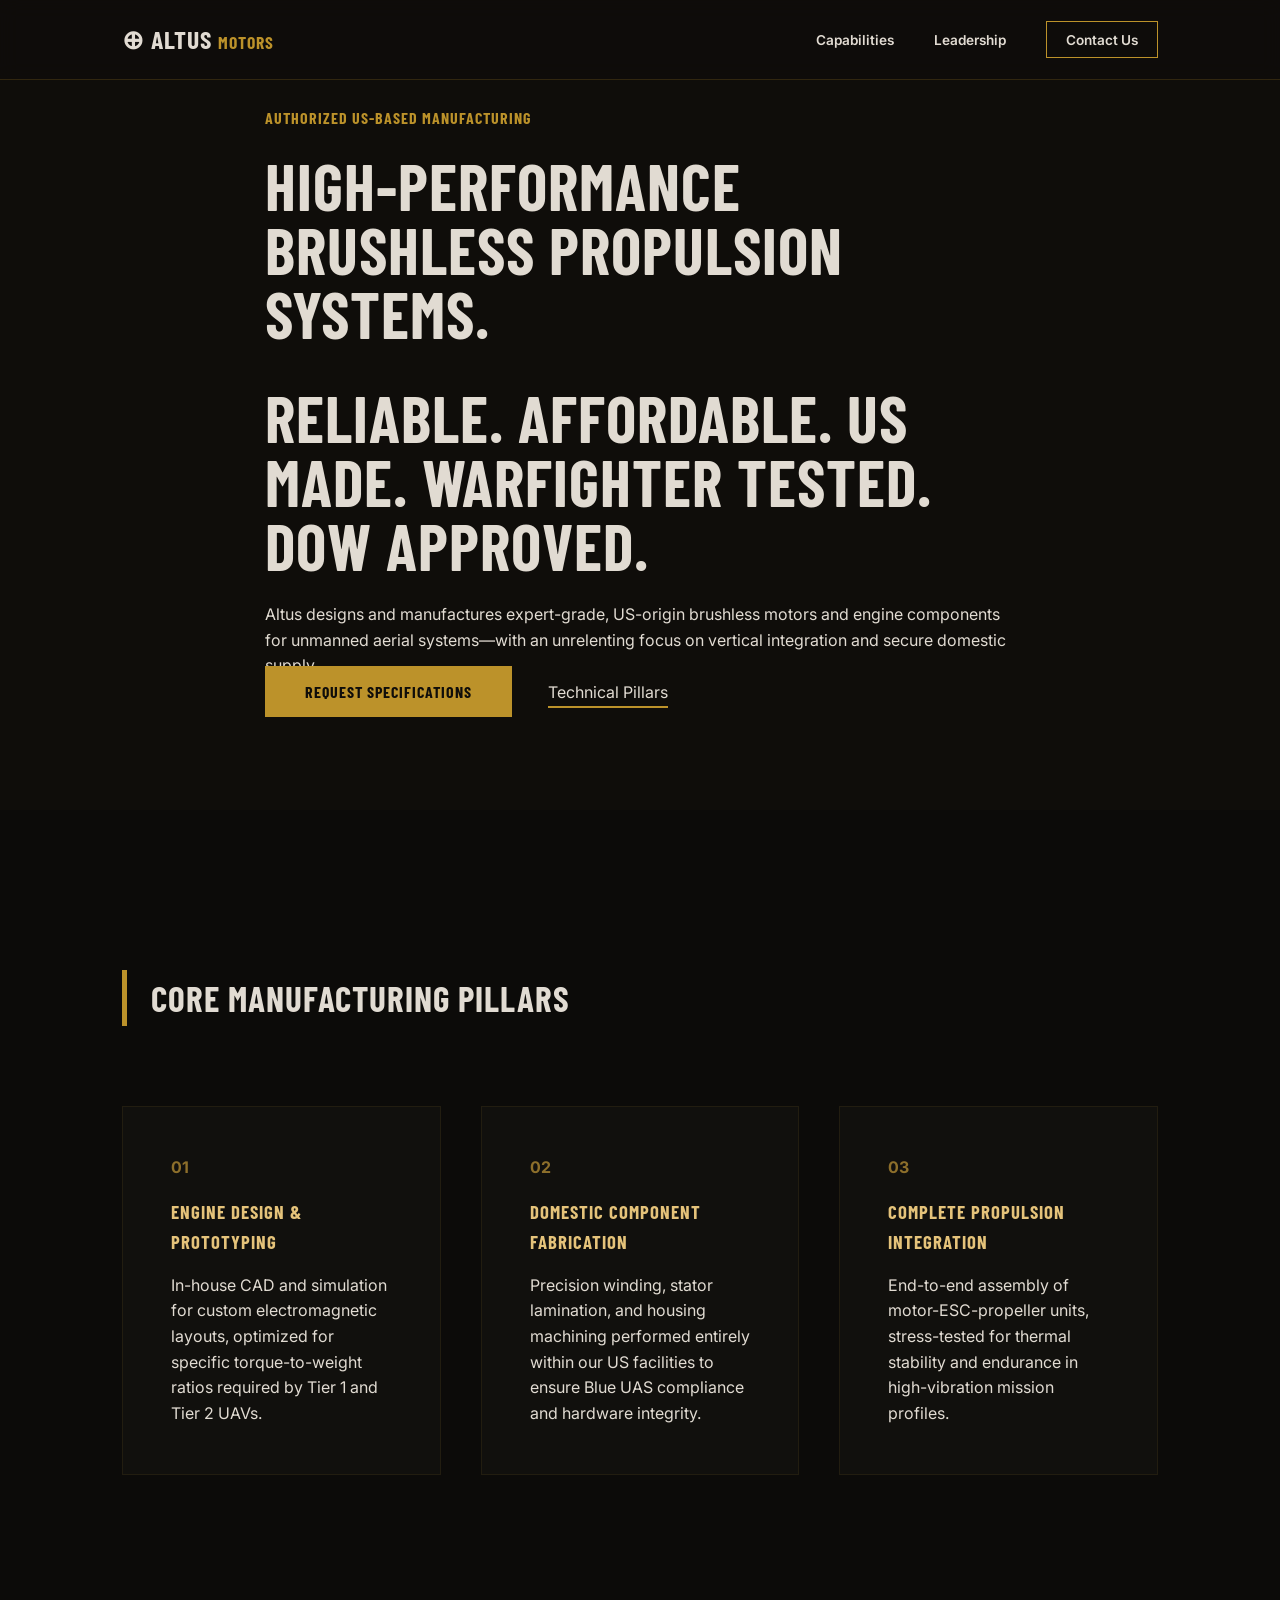
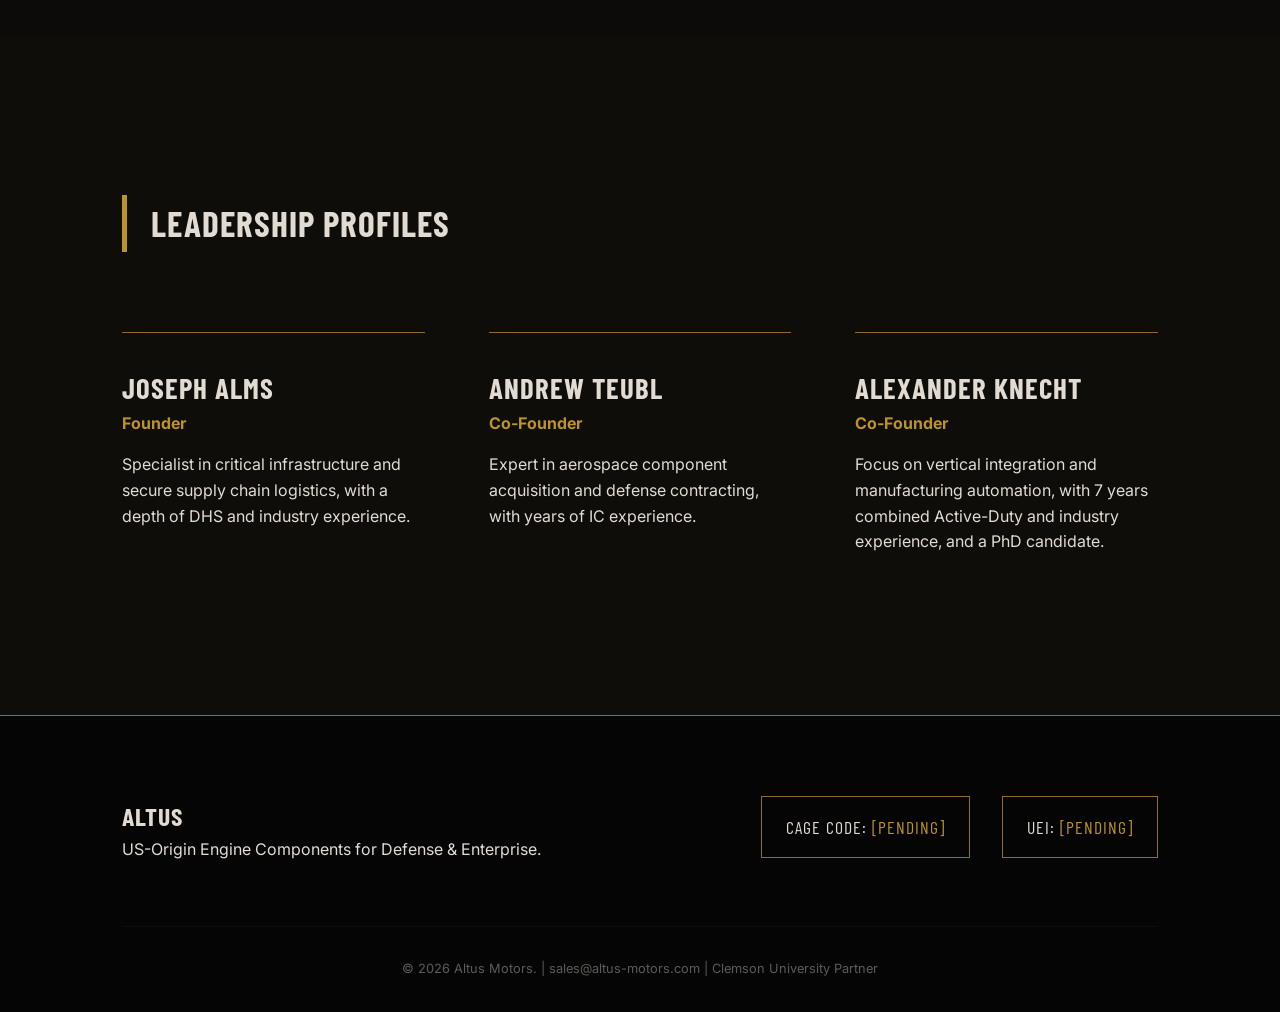
==== index.html @ 03a0a3ff "Update index.html" ====
<!DOCTYPE html>
<html lang="en">
<head>
    <meta charset="UTF-8">
    <meta name="viewport" content="width=device-width, initial-scale=1.0">
    <title>Altus Motors | Precision UAV Propulsion</title>
    <link rel="stylesheet" href="style.css">
    <link href="https://fonts.googleapis.com/css2?family=Barlow+Condensed:wght@600;700&family=Inter:wght@300;400;600&display=swap" rel="stylesheet">
</head>
<body>

    <nav class="navbar">
        <div class="container nav-content">
            <div class="logo">
                <span class="logo-icon">⊕</span> ALTUS <span class="logo-sub">MOTORS</span>
            </div>
            <ul class="nav-links">
                <li><a href="#capabilities">Capabilities</a></li>
                <li><a href="#leadership">Leadership</a></li>
                <li><a href="#contact" class="btn-outline">Contact Us</a></li>
            </ul>
        </div>
    </nav>

    <header class="hero">
        <div class="hero-overlay"></div>
        <div class="container">
            <div class="hero-content">
                <p class="eyebrow">Authorized US-Based Manufacturing</p>
                <h1>High-Performance Brushless Propulsion Systems.</h1>
                <p class="sub-headline">
                    <h1>Reliable. Affordable. US Made. Warfighter Tested. DOW Approved.</h1>
                    Altus designs and manufactures expert-grade, US-origin brushless motors and engine components for unmanned aerial systems—with an unrelenting focus on vertical integration and secure domestic supply.
                </p>
                <div class="cta-group">
                    <a href="#contact" class="btn-primary">Request Specifications</a>
                    <a href="#capabilities" class="btn-secondary">Technical Pillars</a>
                </div>
            </div>
        </div>
    </header>

    <section id="capabilities" class="capabilities">
        <div class="container">
            <h2 class="section-title">Core Manufacturing Pillars</h2>
            <div class="capabilities-grid">
                <div class="cap-card">
                    <div class="cap-icon">01</div>
                    <h3>Engine Design & Prototyping</h3>
                    <p>In-house CAD and simulation for custom electromagnetic layouts, optimized for specific torque-to-weight ratios required by Tier 1 and Tier 2 UAVs.</p>
                </div>
                <div class="cap-card">
                    <div class="cap-icon">02</div>
                    <h3>Domestic Component Fabrication</h3>
                    <p>Precision winding, stator lamination, and housing machining performed entirely within our US facilities to ensure Blue UAS compliance and hardware integrity.</p>
                </div>
                <div class="cap-card">
                    <div class="cap-icon">03</div>
                    <h3>Complete Propulsion Integration</h3>
                    <p>End-to-end assembly of motor-ESC-propeller units, stress-tested for thermal stability and endurance in high-vibration mission profiles.</p>
                </div>
            </div>
        </div>
    </section>

    <section id="leadership" class="leadership">
        <div class="container">
            <h2 class="section-title">Leadership Profiles</h2>
            <div class="leadership-grid">
                <div class="leader-profile">
                    <h4>Joseph Alms</h4>
                    <p class="role">Founder</p>
                    <p class="bio">Specialist in critical infrastructure and secure supply chain logistics, with a depth of DHS and industry experience.</p>
                </div>
                <div class="leader-profile">
                    <h4>Andrew Teubl</h4>
                    <p class="role">Co-Founder</p>
                    <p class="bio">Expert in aerospace component acquisition and defense contracting, with years of IC experience.</p>
                </div>
                <div class="leader-profile">
                    <h4>Alexander Knecht</h4>
                    <p class="role">Co-Founder</p>
                    <p class="bio">Focus on vertical integration and manufacturing automation, with 7 years combined Active-Duty and industry experience, and a PhD candidate.</p>
                </div>
            </div>
        </div>
    </section>

    <footer id="contact" class="footer">
        <div class="container">
            <div class="footer-top">
                <div class="footer-brand">
                    <div class="logo">ALTUS</div>
                    <p>US-Origin Engine Components for Defense & Enterprise.</p>
                </div>
                <div class="footer-codes">
                    <div class="code-box">CAGE CODE: <span>[PENDING]</span></div>
                    <div class="code-box">UEI: <span>[PENDING]</span></div>
                </div>
            </div>
            <div class="footer-bottom">
                <p>&copy; 2026 Altus Motors. | sales@altus-motors.com | Clemson University Partner</p>
            </div>
        </div>
    </footer>

</body>
</html>
---- style.css ----
/* --- Brand Variables --- */
:root {
    --iron-gold: #BC922A;
    --pale-gold: #E5C37A;
    --dim-gold: #8D6F2B;
    --forge-black: #0F0D0A;
    --ash-white: #E1DBD2;
    --ember: #A7431B;
}

/* --- Base Styles --- */
* { margin: 0; padding: 0; box-sizing: border-box; }
html { scroll-behavior: smooth; }
body {
    background-color: var(--forge-black);
    color: var(--ash-white);
    font-family: 'Inter', sans-serif;
    line-height: 1.6;
}

h1, h2, h3, h4, .logo, .btn-primary, .eyebrow, .code-box {
    font-family: 'Barlow Condensed', sans-serif;
    text-transform: uppercase;
    letter-spacing: 1px;
}

.container { max-width: 1100px; margin: 0 auto; padding: 0 2rem; }

/* --- Navigation --- */
.navbar {
    position: fixed;
    width: 100%;
    z-index: 1000;
    background: rgba(15, 13, 10, 0.9);
    backdrop-filter: blur(10px);
    border-bottom: 1px solid rgba(188, 146, 42, 0.2);
    padding: 1.2rem 0;
}

.nav-content { display: flex; justify-content: space-between; align-items: center; }
.logo { font-size: 1.6rem; font-weight: 700; color: var(--ash-white); }
.logo-sub { color: var(--iron-gold); font-size: 1.1rem; }
.nav-links { list-style: none; display: flex; gap: 2.5rem; align-items: center; }
.nav-links a { text-decoration: none; color: var(--ash-white); font-weight: 600; font-size: 0.85rem; }

/* --- Hero Section with Background --- */
.hero {
    position: relative;
    height: 90vh;
    min-height: 600px;
    display: flex;
    align-items: center;
    background: url('https://images.unsplash.com/photo-1508614589041-895b88991e3e?q=80&w=2000&auto=format&fit=crop') no-repeat center center/cover;
}

/* Dark gradient overlay to ensure text readability over the image */
.hero-overlay {
    position: absolute;
    top: 0;
    left: 0;
    width: 100%;
    height: 100%;
    background: linear-gradient(90deg, var(--forge-black) 30%, rgba(15, 13, 10, 0.6) 100%);
}

.hero-content { position: relative; z-index: 2; max-width: 750px; }
.hero h1 { font-size: 4rem; line-height: 1; margin: 1.5rem 0; color: var(--ash-white); }
.eyebrow { color: var(--iron-gold); font-weight: 700; }
.sub-headline { font-size: 1.25rem; opacity: 0.9; margin-bottom: 2.5rem; }

/* --- Buttons --- */
.btn-primary {
    background: var(--iron-gold);
    color: var(--forge-black);
    padding: 1rem 2.5rem;
    text-decoration: none;
    font-weight: 700;
}

.btn-secondary {
    color: var(--ash-white);
    margin-left: 2rem;
    text-decoration: none;
    border-bottom: 2px solid var(--iron-gold);
    padding-bottom: 4px;
}

.btn-outline { border: 1px solid var(--iron-gold); padding: 0.6rem 1.2rem; text-decoration: none; }

/* --- Capabilities --- */
.capabilities { padding: 10rem 0; background-color: #0c0b09; }
.section-title { font-size: 2.2rem; margin-bottom: 5rem; border-left: 5px solid var(--iron-gold); padding-left: 1.5rem; }
.capabilities-grid { display: grid; grid-template-columns: repeat(auto-fit, minmax(300px, 1fr)); gap: 2.5rem; }
.cap-card { 
    background: rgba(225, 219, 210, 0.02); 
    padding: 3rem; 
    border: 1px solid rgba(188, 146, 42, 0.1);
    transition: 0.3s;
}
.cap-card:hover { border-color: var(--iron-gold); transform: translateY(-5px); }
.cap-icon { color: var(--dim-gold); font-weight: 700; margin-bottom: 1rem; }
.cap-card h3 { color: var(--pale-gold); margin-bottom: 1rem; }

/* --- Leadership --- */
.leadership { padding: 10rem 0; }
.leadership-grid { display: grid; grid-template-columns: repeat(auto-fit, minmax(280px, 1fr)); gap: 4rem; }
.leader-profile { border-top: 1px solid var(--dim-gold); padding-top: 2rem; }
.leader-profile h4 { font-size: 1.8rem; }
.role { color: var(--iron-gold); font-weight: 700; margin-bottom: 1rem; }

/* --- Footer --- */
.footer { padding: 5rem 0 2rem; background: #050505; border-top: 1px solid var(--dim-gold); }
.footer-top { display: flex; justify-content: space-between; align-items: flex-start; margin-bottom: 4rem; }
.footer-codes { display: flex; gap: 2rem; }
.code-box { border: 1px solid var(--dim-gold); padding: 1rem 1.5rem; font-size: 1.1rem; color: var(--ash-white); }
.code-box span { color: var(--iron-gold); }
.footer-bottom { text-align: center; font-size: 0.8rem; opacity: 0.4; border-top: 1px solid #1a1a1a; padding-top: 2rem; }

@media (max-width: 768px) {
    .hero h1 { font-size: 2.5rem; }
    .nav-links { display: none; }
    .footer-top { flex-direction: column; gap: 2rem; }
}
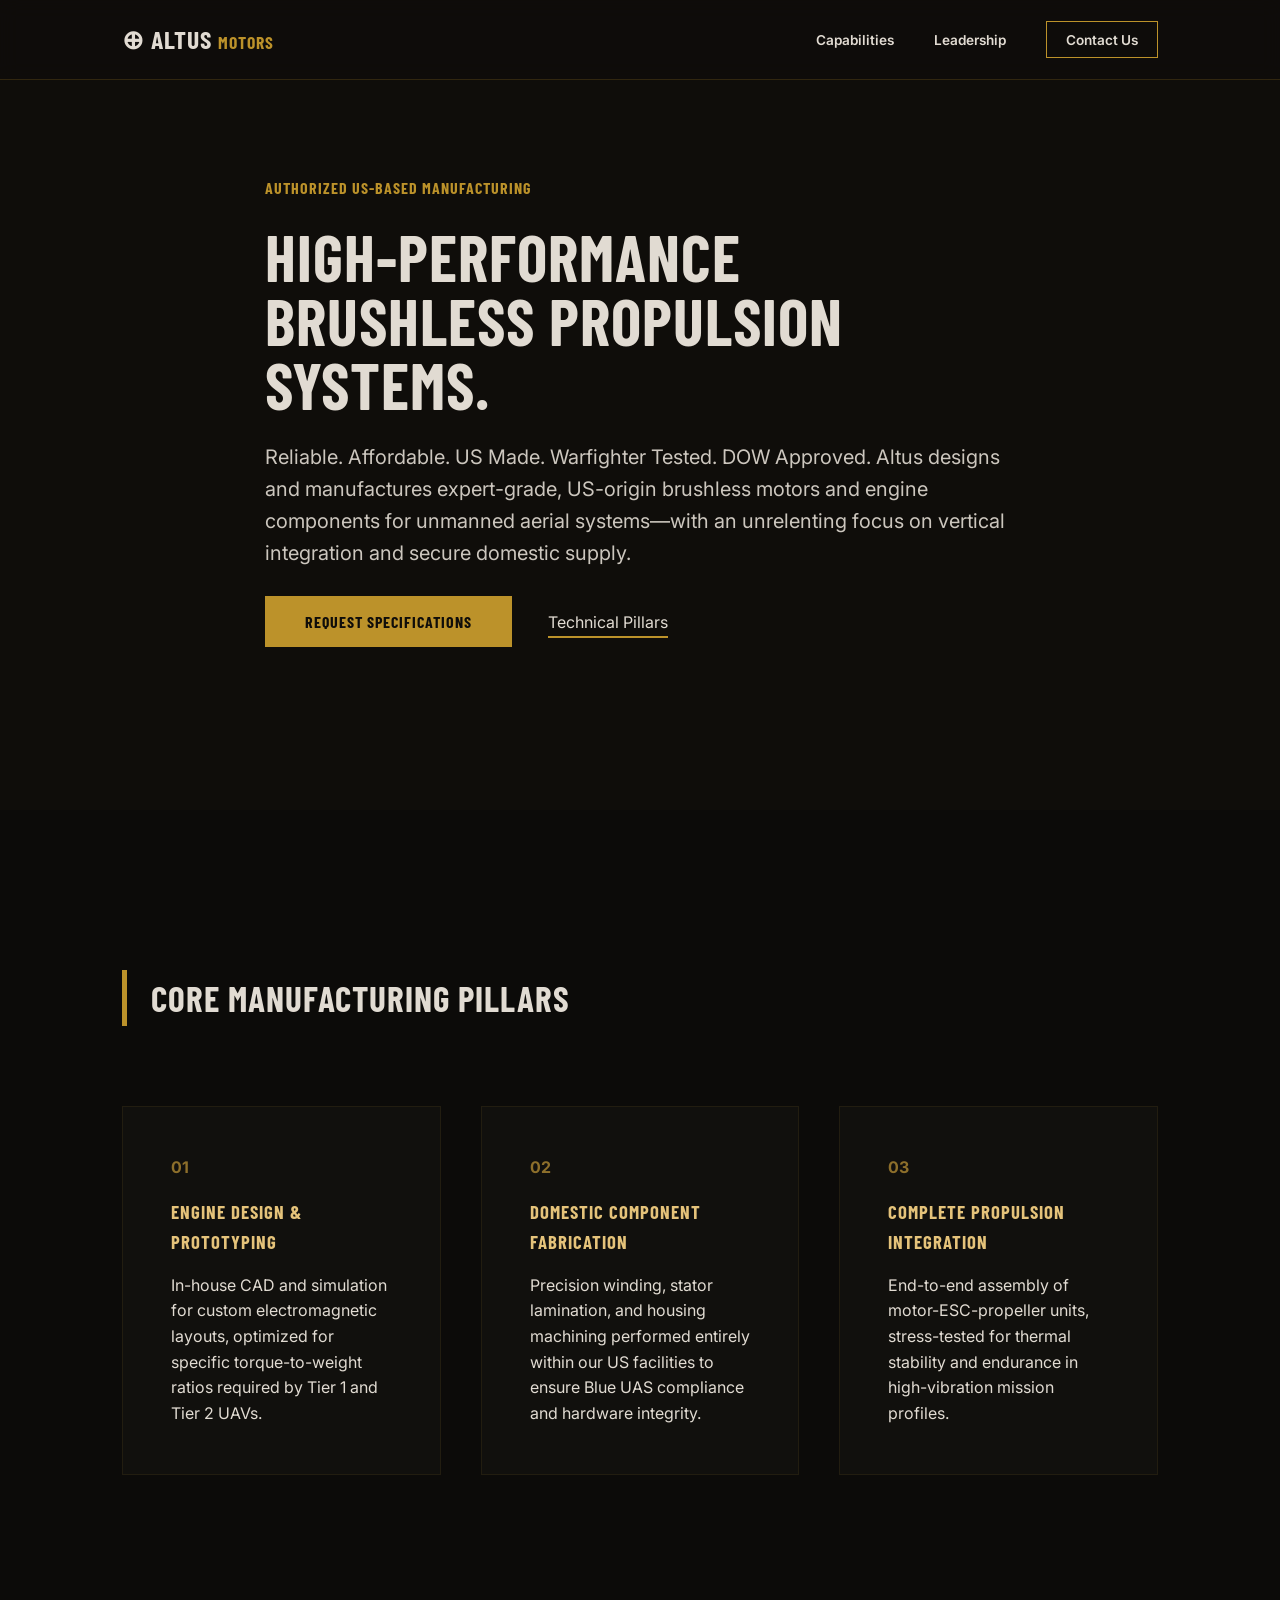
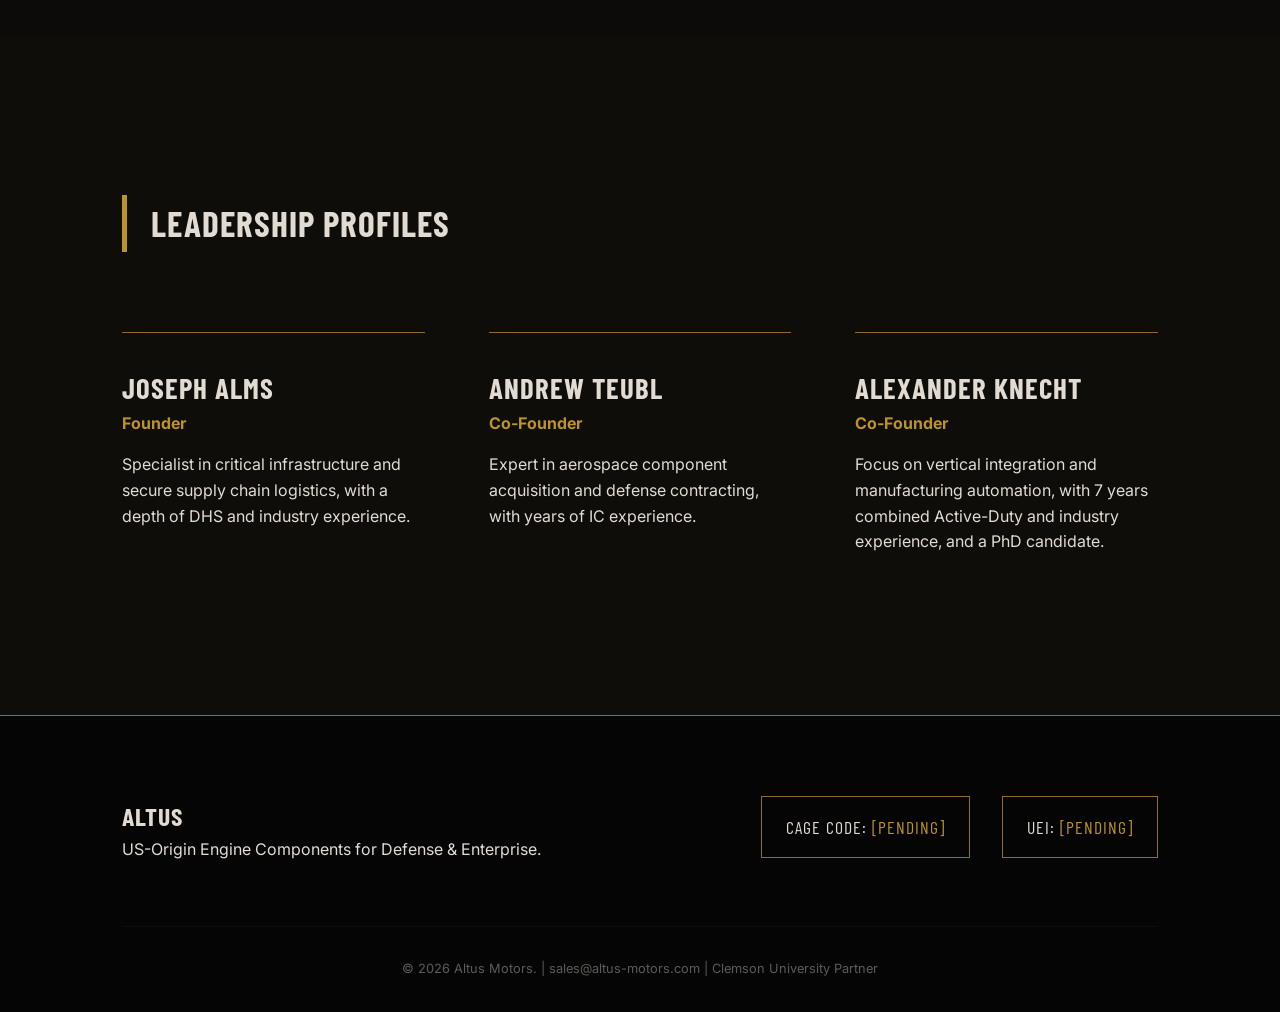
==== commit 193ca8cc: "Update index.html" ====
--- a/index.html
+++ b/index.html
@@ -29,7 +29,7 @@
                 <p class="eyebrow">Authorized US-Based Manufacturing</p>
                 <h1>High-Performance Brushless Propulsion Systems.</h1>
                 <p class="sub-headline">
-                    <h1>Reliable. Affordable. US Made. Warfighter Tested. DOW Approved.</h1>
+                    Reliable. Affordable. US Made. Warfighter Tested. DOW Approved.
                     Altus designs and manufactures expert-grade, US-origin brushless motors and engine components for unmanned aerial systems—with an unrelenting focus on vertical integration and secure domestic supply.
                 </p>
                 <div class="cta-group">
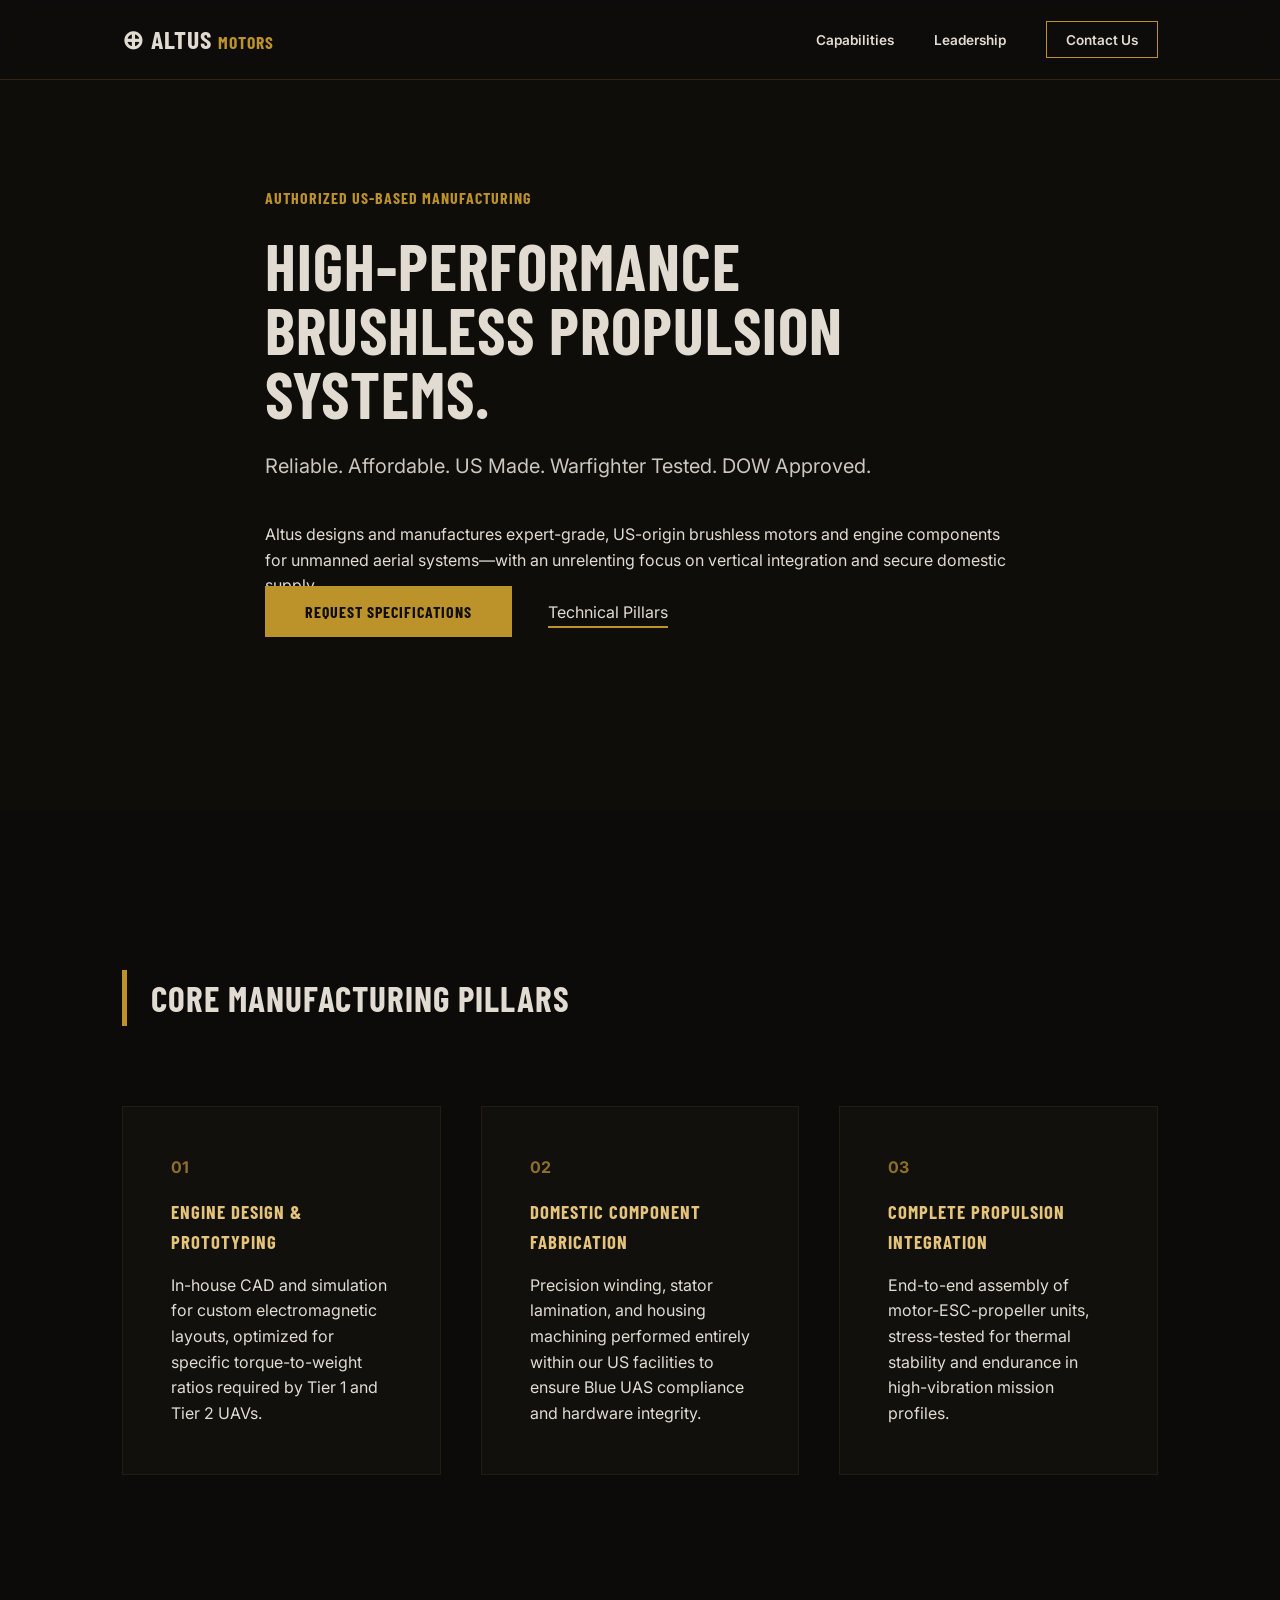
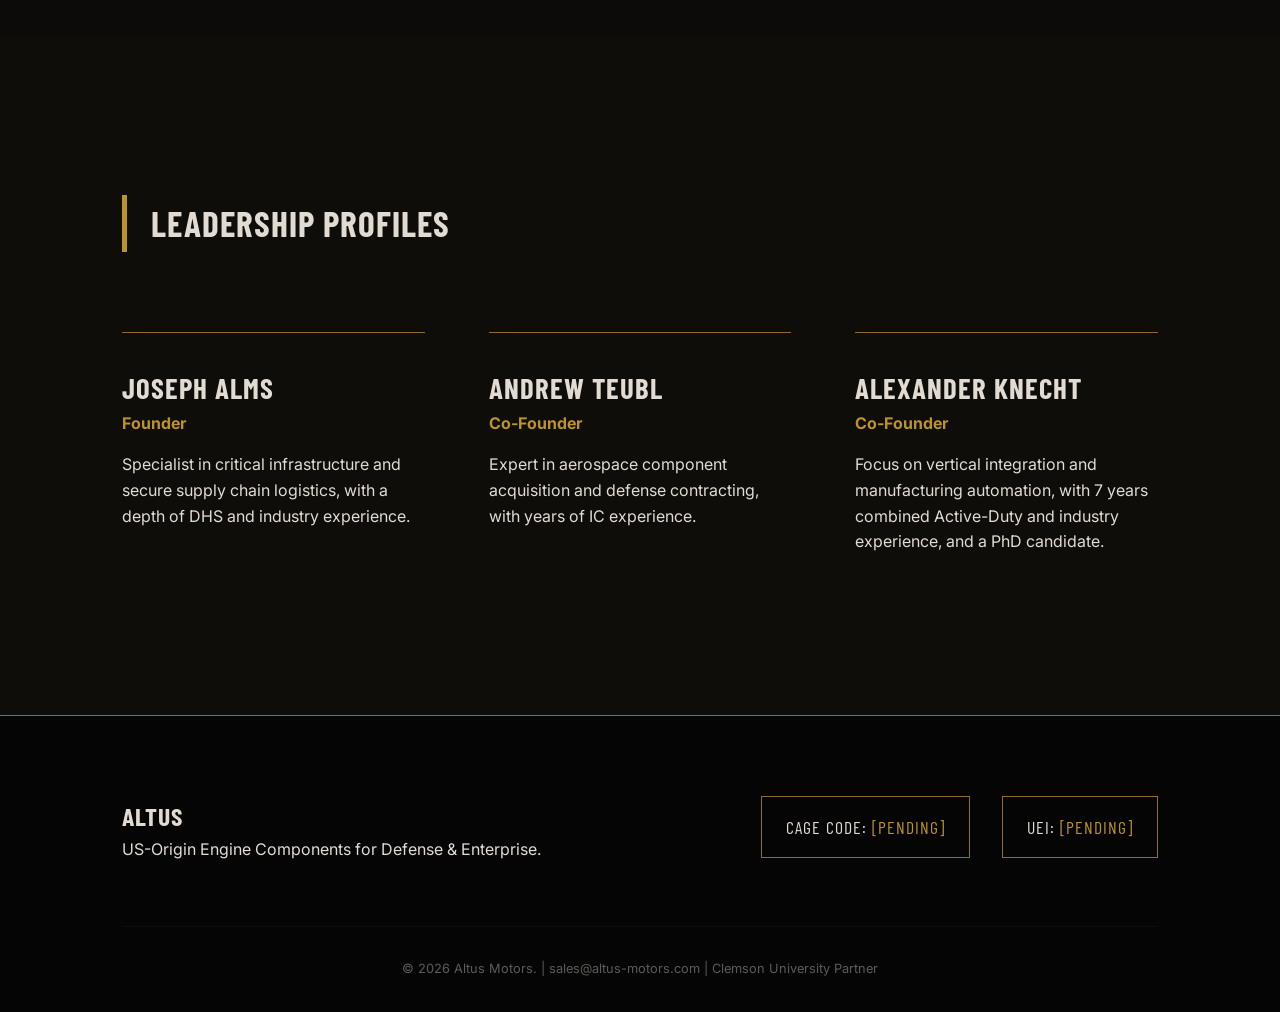
==== commit b314000e: "Update index.html" ====
--- a/index.html
+++ b/index.html
@@ -29,7 +29,7 @@
                 <p class="eyebrow">Authorized US-Based Manufacturing</p>
                 <h1>High-Performance Brushless Propulsion Systems.</h1>
                 <p class="sub-headline">
-                    Reliable. Affordable. US Made. Warfighter Tested. DOW Approved.
+                    Reliable. Affordable. US Made. Warfighter Tested. DOW Approved.</p>
                     Altus designs and manufactures expert-grade, US-origin brushless motors and engine components for unmanned aerial systems—with an unrelenting focus on vertical integration and secure domestic supply.
                 </p>
                 <div class="cta-group">
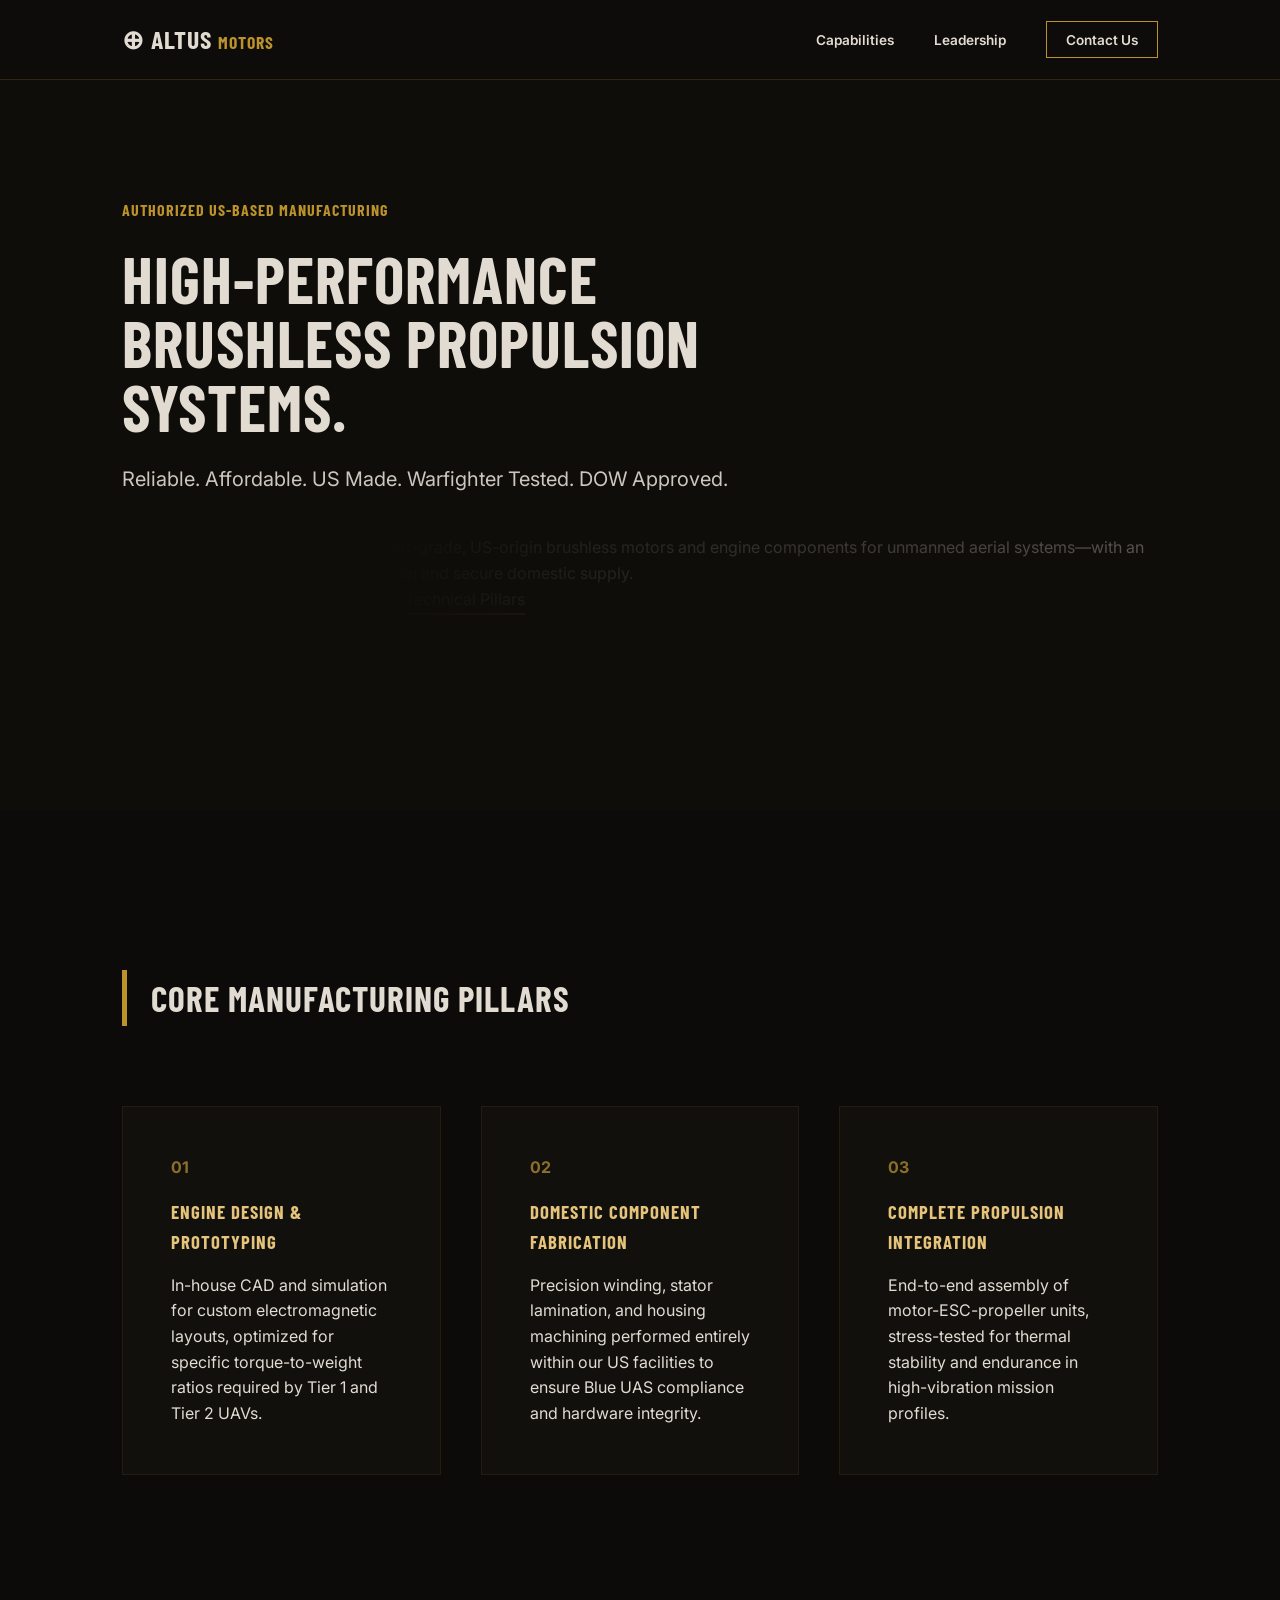
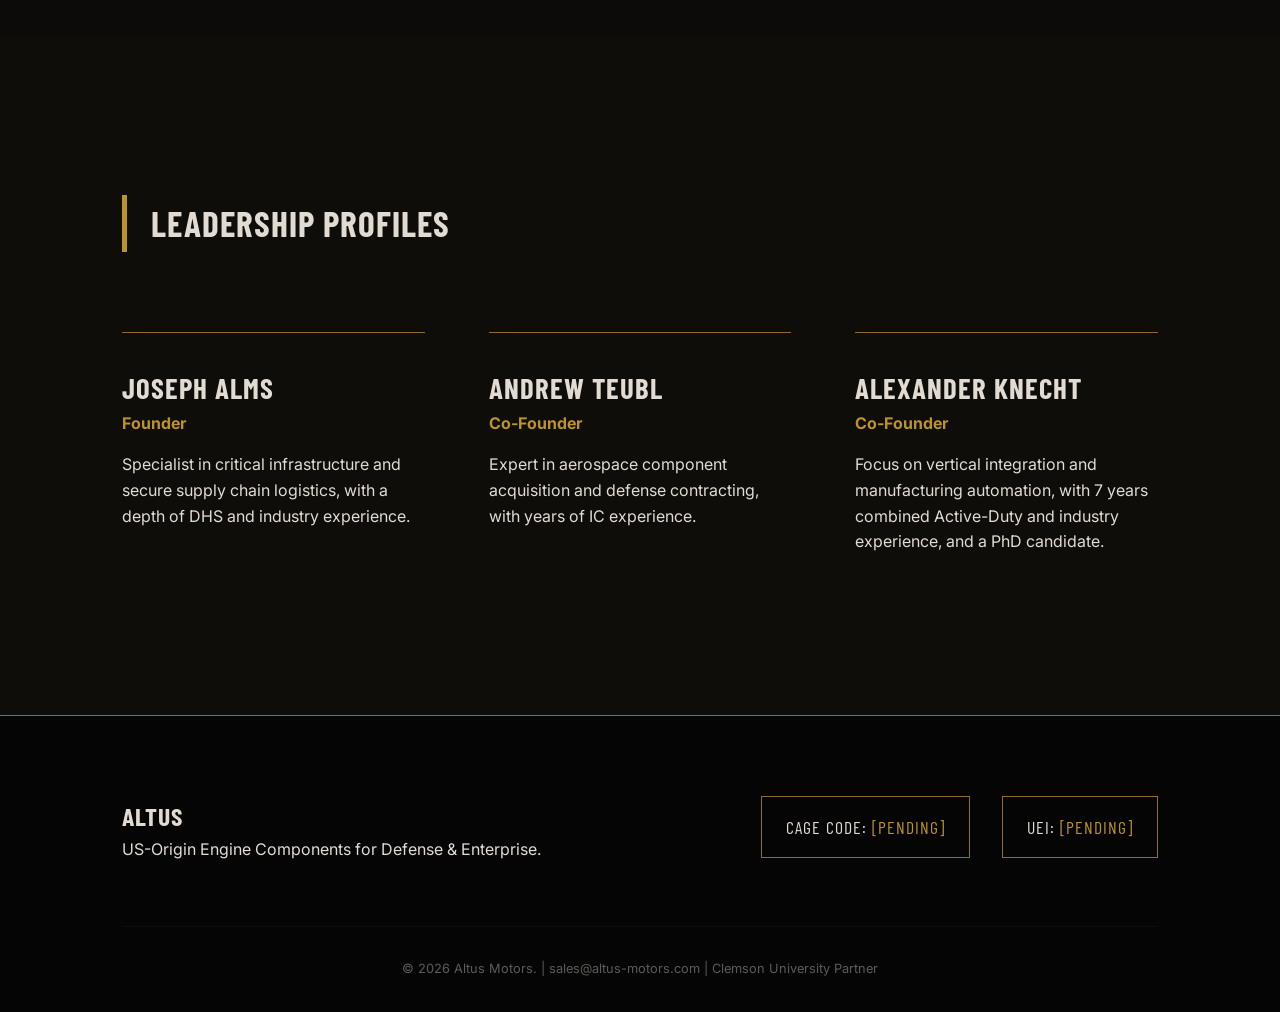
==== commit ec8e2112: "Update index.html" ====
--- a/index.html
+++ b/index.html
@@ -17,7 +17,7 @@
             <ul class="nav-links">
                 <li><a href="#capabilities">Capabilities</a></li>
                 <li><a href="#leadership">Leadership</a></li>
-                <li><a href="#contact" class="btn-outline">Contact Us</a></li>
+                <li><a href="contact.html" class="btn-outline">Contact Us</a></li>
             </ul>
         </div>
     </nav>
@@ -29,8 +29,8 @@
                 <p class="eyebrow">Authorized US-Based Manufacturing</p>
                 <h1>High-Performance Brushless Propulsion Systems.</h1>
                 <p class="sub-headline">
-                    Reliable. Affordable. US Made. Warfighter Tested. DOW Approved.</p>
-                    Altus designs and manufactures expert-grade, US-origin brushless motors and engine components for unmanned aerial systems—with an unrelenting focus on vertical integration and secure domestic supply.
+                    Reliable. Affordable. US Made. Warfighter Tested. DOW Approved.</div>
+                    Altus designs and manufactures expert-grade, US-origin brushless motors and engine components for unmanned aerial systems—with an unrelenting focus on vertical integration and secure domestic supply.</br>
                 </p>
                 <div class="cta-group">
                     <a href="#contact" class="btn-primary">Request Specifications</a>
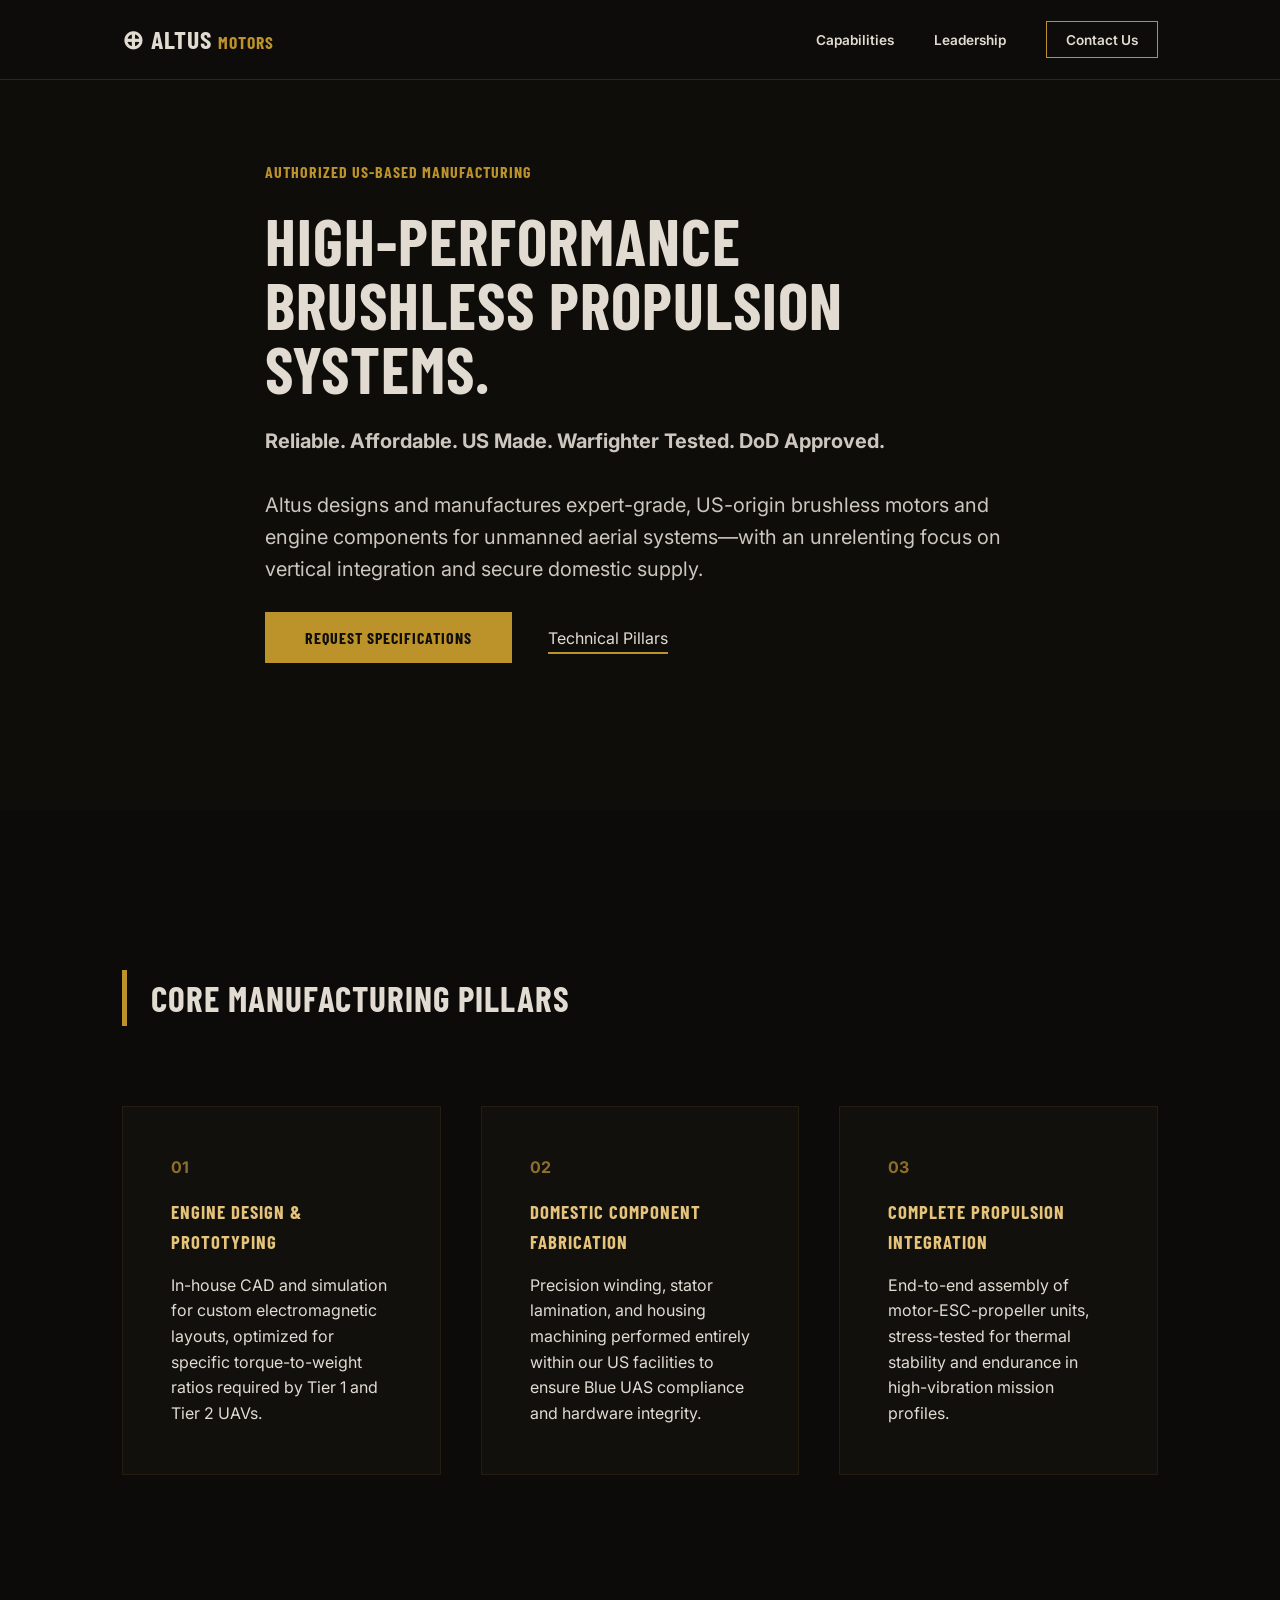
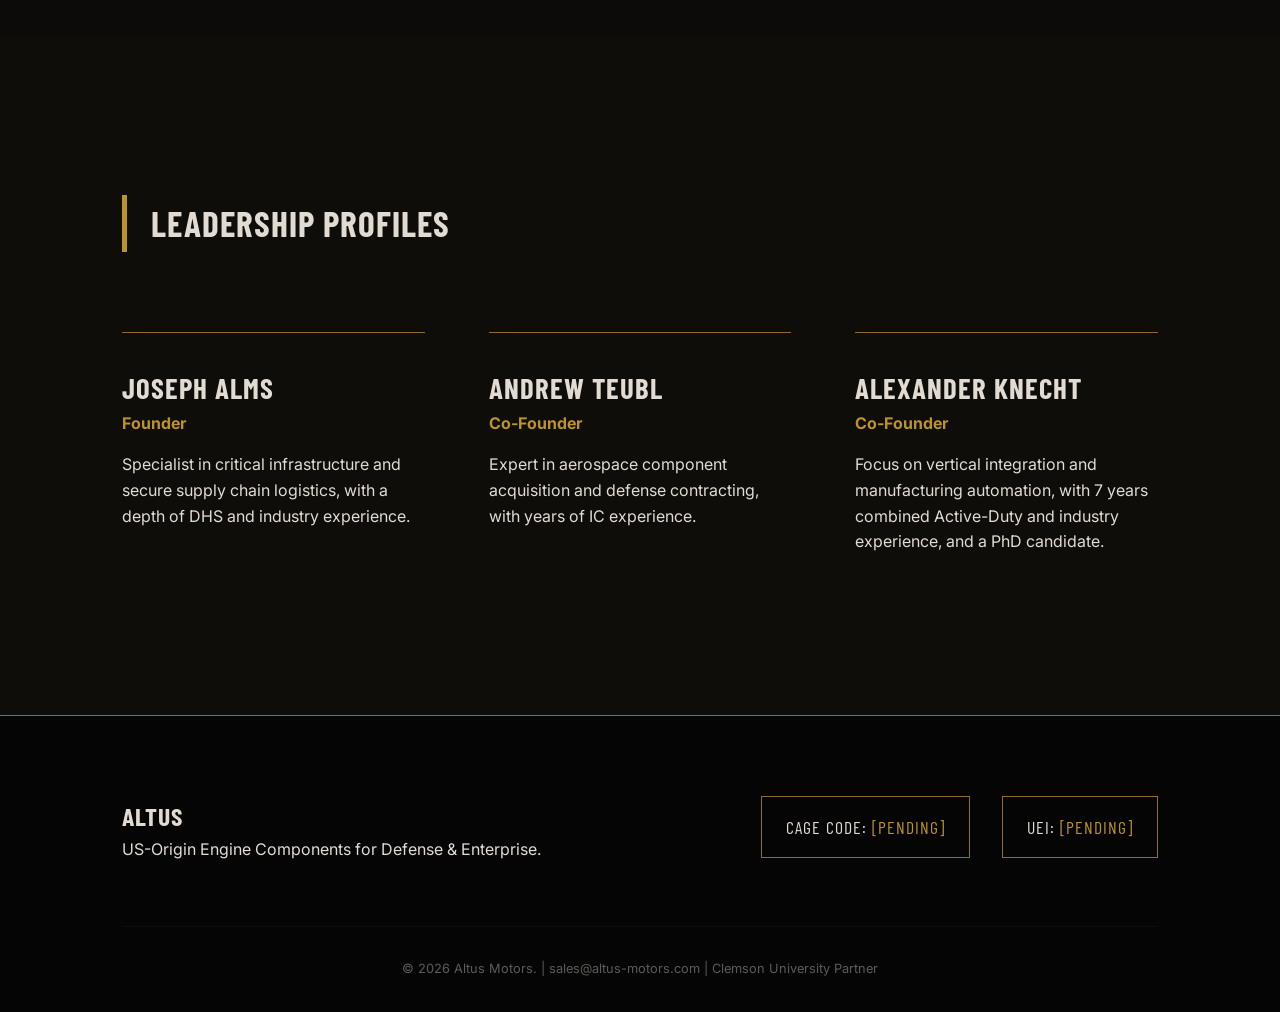
==== commit d25bc730: "Update index.html" ====
--- a/index.html
+++ b/index.html
@@ -22,18 +22,20 @@
         </div>
     </nav>
 
-    <header class="hero">
+<header class="hero">
         <div class="hero-overlay"></div>
         <div class="container">
             <div class="hero-content">
                 <p class="eyebrow">Authorized US-Based Manufacturing</p>
                 <h1>High-Performance Brushless Propulsion Systems.</h1>
+                
                 <p class="sub-headline">
-                    Reliable. Affordable. US Made. Warfighter Tested. DOW Approved.</div>
-                    Altus designs and manufactures expert-grade, US-origin brushless motors and engine components for unmanned aerial systems—with an unrelenting focus on vertical integration and secure domestic supply.</br>
+                    <strong>Reliable. Affordable. US Made. Warfighter Tested. DoD Approved.</strong><br><br>
+                    Altus designs and manufactures expert-grade, US-origin brushless motors and engine components for unmanned aerial systems—with an unrelenting focus on vertical integration and secure domestic supply.
                 </p>
+                
                 <div class="cta-group">
-                    <a href="#contact" class="btn-primary">Request Specifications</a>
+                    <a href="contact.html" class="btn-primary">Request Specifications</a>
                     <a href="#capabilities" class="btn-secondary">Technical Pillars</a>
                 </div>
             </div>
--- a/style.css
+++ b/style.css
@@ -116,6 +116,134 @@
 .code-box span { color: var(--iron-gold); }
 .footer-bottom { text-align: center; font-size: 0.8rem; opacity: 0.4; border-top: 1px solid #1a1a1a; padding-top: 2rem; }
 
+/* --- Contact Page (Light & Centered) --- */
+.contact-light-theme {
+    background-color: #FFFFFF; /* Pure white background */
+    color: var(--forge-black);
+}
+
+/* Override nav for the white page */
+.light-nav {
+    background: #FFFFFF;
+    border-bottom: 1px solid #E1DBD2; /* Ash White border */
+}
+.light-nav .logo { color: var(--forge-black); }
+.light-nav .light-btn {
+    border-color: var(--forge-black);
+    color: var(--forge-black);
+}
+.light-nav .light-btn:hover {
+    background-color: var(--forge-black);
+    color: #FFFFFF;
+}
+
+/* Centering mechanism */
+.contact-centered {
+    min-height: 100vh;
+    display: flex;
+    align-items: center;
+    padding: 8rem 0 4rem; /* Accounts for navbar */
+}
+.flex-center {
+    display: flex;
+    justify-content: center;
+    width: 100%;
+}
+
+.form-wrapper {
+    width: 100%;
+    max-width: 800px;
+    background: #FFFFFF;
+}
+
+/* Larger Text */
+.form-header {
+    text-align: center;
+    margin-bottom: 4rem;
+}
+.form-header h1 {
+    font-size: 3.5rem; /* Much larger */
+    color: var(--forge-black);
+    margin-bottom: 1rem;
+}
+.form-intro {
+    font-size: 1.25rem;
+    color: #444; /* Dark gray for readability */
+    max-width: 650px;
+    margin: 0 auto;
+}
+
+/* Form Layout & Inputs */
+.altus-form-large {
+    display: flex;
+    flex-direction: column;
+    gap: 3rem; /* More breathing room */
+}
+.form-grid-large {
+    display: grid;
+    grid-template-columns: 1fr 1fr;
+    gap: 3rem;
+}
+.full-width {
+    width: 100%;
+}
+
+.input-group-large {
+    display: flex;
+    flex-direction: column;
+    gap: 0.5rem;
+}
+.input-group-large label {
+    font-family: 'Barlow Condensed', sans-serif;
+    font-size: 1.2rem; /* Larger labels */
+    color: var(--iron-gold);
+    text-transform: uppercase;
+    letter-spacing: 1px;
+}
+
+/* Blended Text Boxes */
+.input-group-large input, 
+.input-group-large select, 
+.input-group-large textarea {
+    background-color: transparent; /* Same as background */
+    color: var(--forge-black);
+    font-family: 'Inter', sans-serif;
+    font-size: 1.2rem; /* Larger typing text */
+    padding: 0.5rem 0;
+    border: none;
+    border-bottom: 2px solid var(--forge-black); /* Only a bottom line */
+    border-radius: 0;
+}
+
+.input-group-large input:focus, 
+.input-group-large select:focus, 
+.input-group-large textarea:focus {
+    outline: none;
+    border-bottom-color: var(--iron-gold); /* Highlights gold when typing */
+}
+
+/* Removes default dropdown styling to keep it clean */
+.input-group-large select {
+    appearance: none;
+    -webkit-appearance: none;
+    cursor: pointer;
+}
+
+.form-submit-large {
+    font-size: 1.2rem;
+    padding: 1.2rem;
+    width: 100%;
+    margin-top: 1rem;
+    cursor: pointer;
+    border: none;
+}
+
+/* Mobile Adjustment */
+@media (max-width: 650px) {
+    .form-grid-large { grid-template-columns: 1fr; gap: 2rem; }
+    .form-header h1 { font-size: 2.5rem; }
+}
+
 @media (max-width: 768px) {
     .hero h1 { font-size: 2.5rem; }
     .nav-links { display: none; }
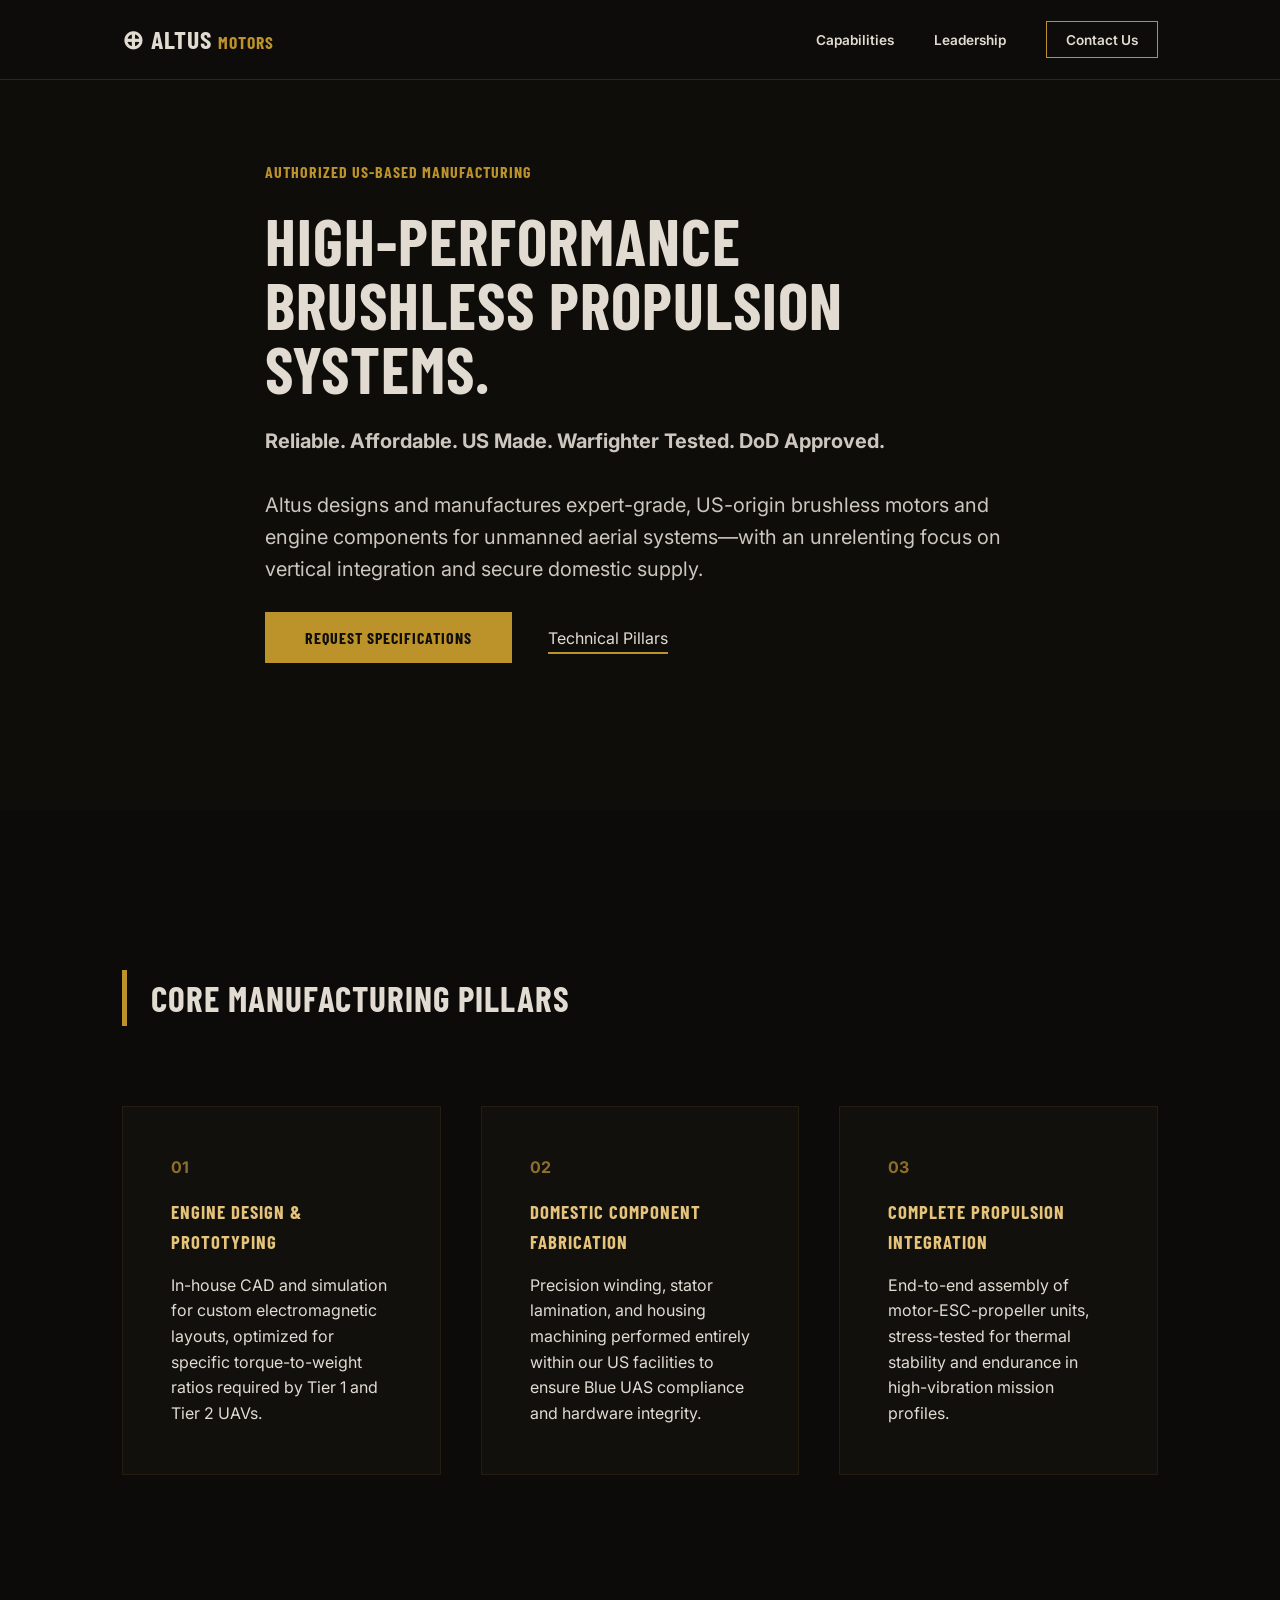
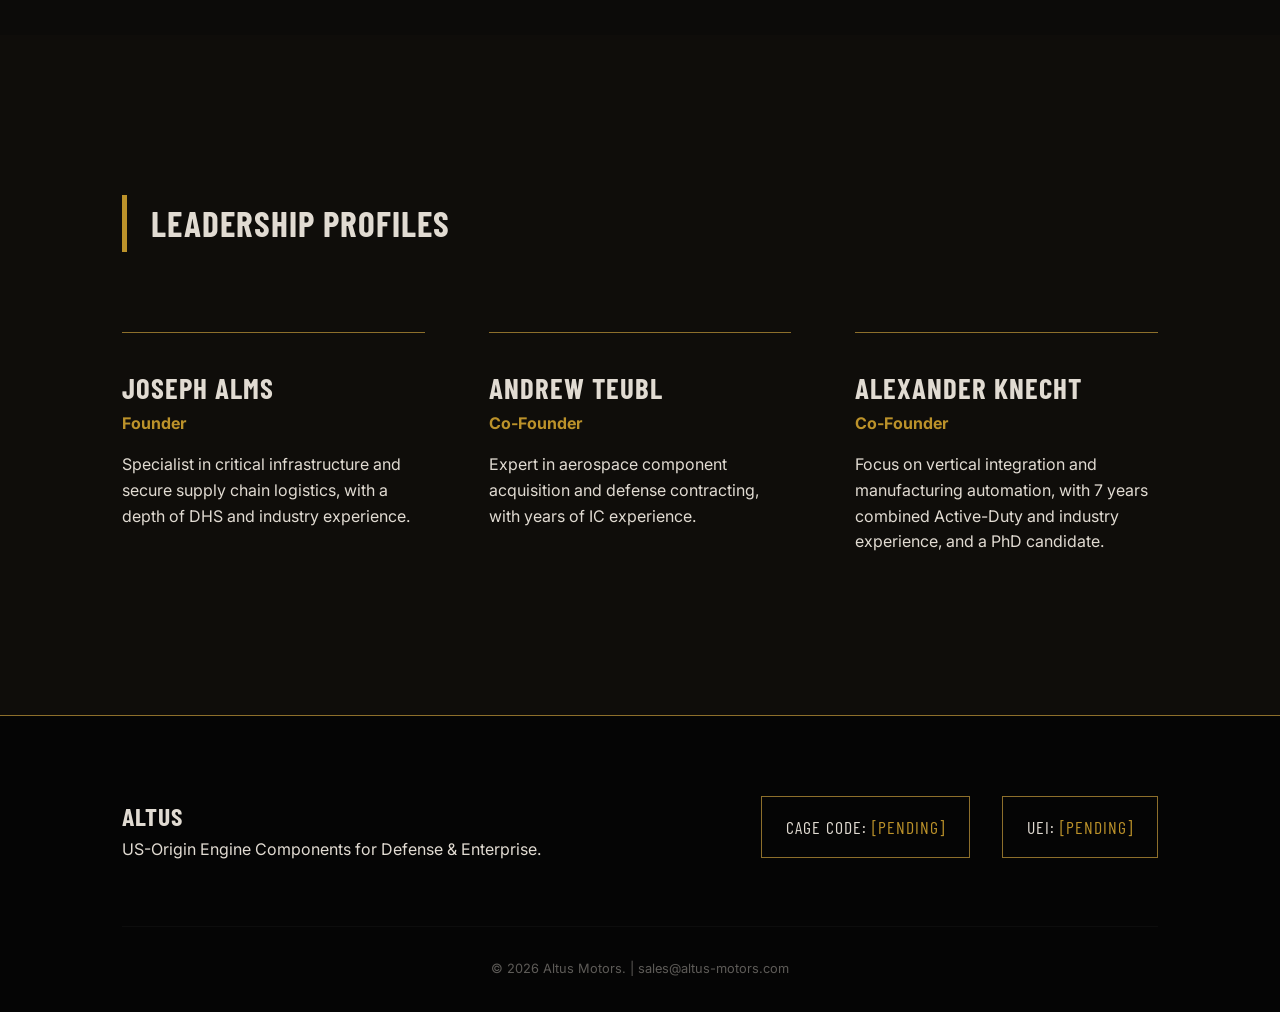
==== commit 3ced3466: "Update index.html" ====
--- a/index.html
+++ b/index.html
@@ -101,7 +101,7 @@
                 </div>
             </div>
             <div class="footer-bottom">
-                <p>&copy; 2026 Altus Motors. | sales@altus-motors.com | Clemson University Partner</p>
+                <p>&copy; 2026 Altus Motors. | sales@altus-motors.com </p>
             </div>
         </div>
     </footer>
